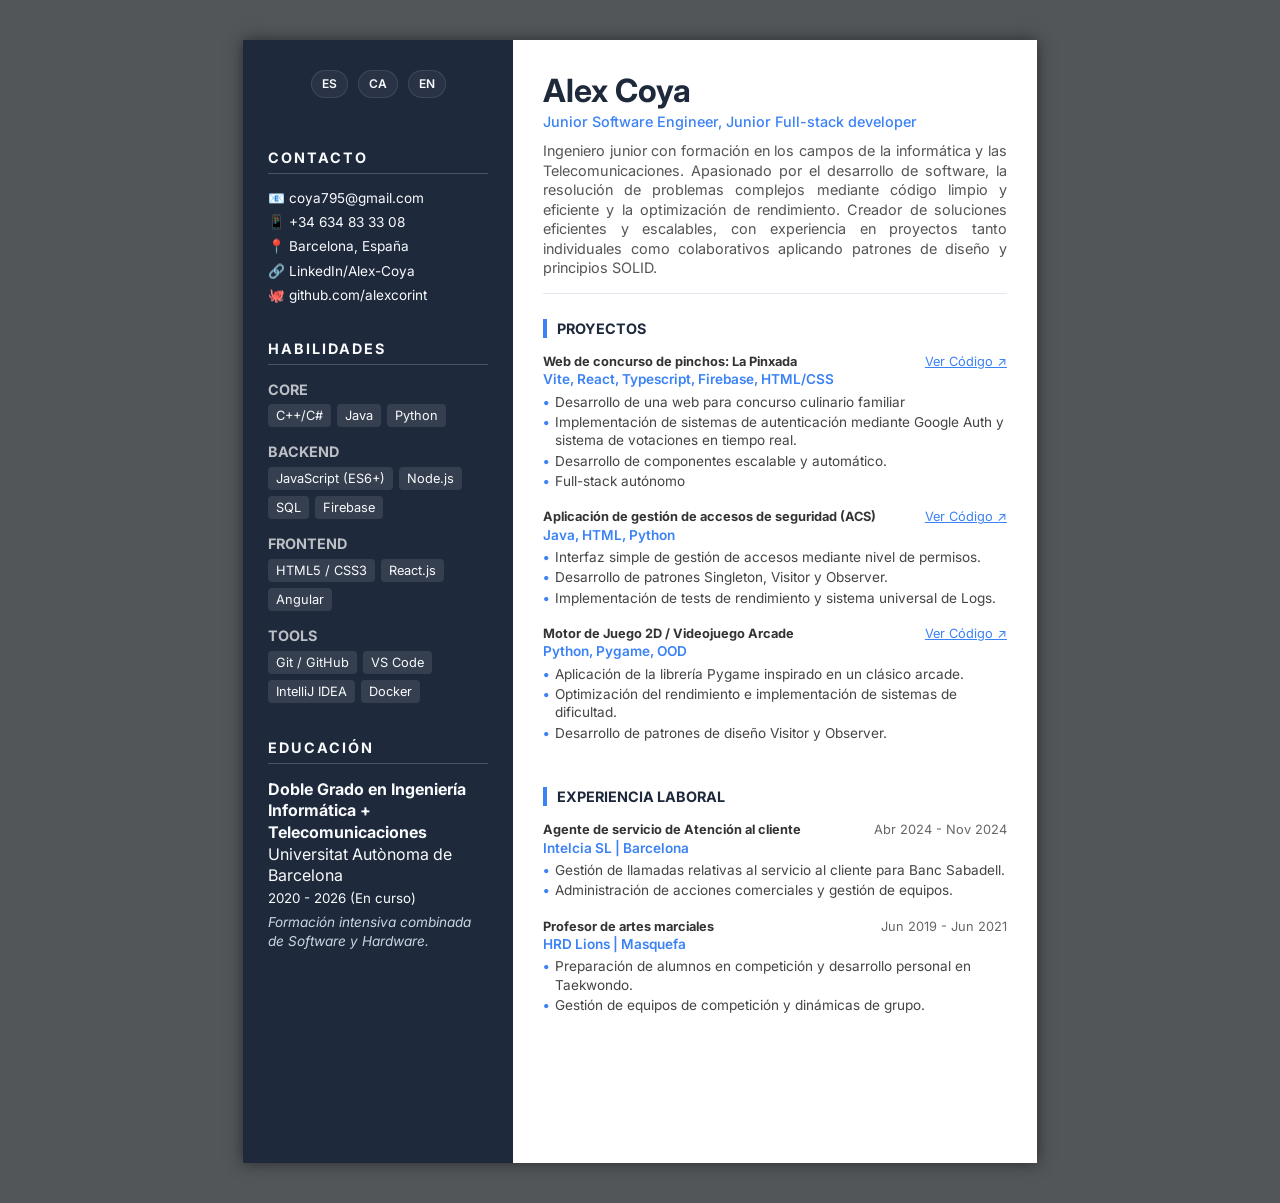
==== ca.html @ 800f06c6 "17/02/2025" ====
<!DOCTYPE html>
<html lang="es">
<head>
    <meta charset="UTF-8">
    <meta name="viewport" content="width=device-width, initial-scale=1.0">
    <title>CV - Junior Developer</title>
    <link rel="stylesheet" href="styles.css">
    <link rel="preconnect" href="https://fonts.googleapis.com">
    <link href="https://fonts.googleapis.com/css2?family=Inter:wght@300;400;600;800&display=swap" rel="stylesheet">
</head>
<body>
    <div class="cv-container">
        <aside class="sidebar">
            <div class="lang-selector">
                <a href="index.html" class="lang-btn" title="Español">ES</a>
                <a href="ca.html" class="lang-btn" title="Català">CA</a>
                <a href="en.html" class="lang-btn" title="English">EN</a>
            </div>

            <div class="profile-photo">
                <img src="assets/perfil.jpg" alt="Foto de perfil" onerror="this.style.display='none'">
            </div>

            <section class="contact-details">
                <h3>Contacto</h3>
                <ul>
                    <li>📧 <a href="mailto:coya795@gmail.com">coya795@gmail.com</a></li>
                    <li>📱 +34 634 83 33 08</li>
                    <li>📍 Barcelona, España</li>
                    <li>🔗 <a href="https://www.linkedin.com/in/alex-coya-riopedre-7aa411214/" target="_blank" rel="noopener noreferrer">LinkedIn/Alex-Coya</a></li>
                    <li>🐙 <a href="https://github.com/alexcorint" target="_blank" rel="noopener noreferrer">github.com/alexcorint</a></li>  
                </ul>
            </section>

            <section class="skills-section">
                <h3>Habilidades</h3>
                
                <h4>Core</h4>
                <div class="tags">
                    <span>C++/C#</span>
                    <span>Java</span>
                    <span>Python</span>
                </div>

                <h4>Backend</h4>
                <div class="tags">
                    <span>JavaScript (ES6+)</span>
                    <span>Node.js</span>
                    <span>SQL</span>
                    <span>Firebase</span>
                </div>

                <h4>Frontend</h4>
                <div class="tags">
                    <span>HTML5 / CSS3</span>
                    <span>React.js</span>
                    <span>Angular</span>
                </div>

                <h4>Tools</h4>
                <div class="tags">
                    <span>Git / GitHub</span>
                    <span>VS Code</span>
                    <span>IntelliJ IDEA</span>
                    <span>Docker</span>
                </div>
            </section>

            <section class="education-section">
                <h3>Educación</h3>
                <div class="edu-item">
                    <strong>Doble Grado en Ingeniería Informática + Telecomunicaciones</strong>
                    <p>Universitat Autònoma de Barcelona</p>
                    <small>2020 - 2026 (En curso)</small>
                    <div style="margin-top:5px; font-size: 0.85rem; font-style: italic; color: #cbd5e1;">
                        Formación intensiva combinada de Software y Hardware.
                    </div>
                </div>
            </section>
        </aside>

        <main class="main-content">
            
            <header class="main-header">
                <h1>Alex Coya</h1>
                <h2>Junior Software Engineer, Junior Full-stack developer</h2>
                <p class="summary">
                    Ingeniero junior con formación en los campos de la informática y las Telecomunicaciones.
                    Apasionado por el desarrollo de software, la resolución de problemas complejos mediante código limpio y eficiente
                    y la optimización de rendimiento.
                    Creador de soluciones eficientes y escalables, con experiencia en proyectos tanto individuales como colaborativos
                    aplicando patrones de diseño y principios SOLID.
                </p>
            </header>

            <section class="projects-section">
                <h3 class="section-title">Proyectos</h3>

                <article class="project-card">
                    <div class="project-head">
                        <h4>Web de concurso de pinchos: La Pinxada</h4>
                        <a href="https://github.com/alexcorint/LA-PINXADA---10th-Anniversary" class="github-link" target="_blank" rel="noopener noreferrer">Ver Código ↗</a>
                    </div>
                    <p class="tech-stack">Vite, React, Typescript, Firebase, HTML/CSS</p>
                    <ul>
                        <li>Desarrollo de una web para concurso culinario familiar</li>
                        <li>Implementación de sistemas de autenticación mediante Google Auth y sistema de votaciones en tiempo real.</li>
                        <li>Desarrollo de componentes escalable y automático.</li>
                        <li>Full-stack autónomo</li>
                    </ul>
                </article>

                <article class="project-card">
                    <div class="project-head">
                        <h4>Aplicación de gestión de accesos de seguridad (ACS)</h4>
                        <a href="https://github.com/alexcorint/acs_students" class="github-link" target="_blank" rel="noopener noreferrer">Ver Código ↗</a>
                    </div>
                    <p class="tech-stack">Java, HTML, Python</p>
                    <ul>
                        <li>Interfaz simple de gestión de accesos mediante nivel de permisos.</li>
                        <li>Desarrollo de patrones Singleton, Visitor y Observer.</li>
                        <li>Implementación de tests de rendimiento y sistema universal de Logs.</li>
                    </ul>
                </article>

                <article class="project-card">
                    <div class="project-head">
                        <h4>Motor de Juego 2D / Videojuego Arcade</h4>
                        <a href="https://github.com/alexcorint/pygame" class="github-link" target="_blank" rel="noopener noreferrer">Ver Código ↗</a>
                    </div>
                    <p class="tech-stack">Python, Pygame, OOD</p>
                    <ul>
                        <li>Aplicación de la librería Pygame inspirado en un clásico arcade.</li>
                        <li>Optimización del rendimiento e implementación de sistemas de dificultad.</li>
                        <li>Desarrollo de patrones de diseño Visitor y Observer.</li>
                    </ul>
                </article>
            </section>

            <section class="experience-section">
                <h3 class="section-title mt-xl">Experiencia Laboral</h3>

                <article class="job-card">
                    <div class="job-head">
                        <h4>Agente de servicio de Atención al cliente</h4>
                        <span class="job-date">Abr 2024 - Nov 2024</span>
                    </div>
                    <p class="company-name">Intelcia SL | Barcelona</p>
                    <ul>
                        <li>Gestión de llamadas relativas al servicio al cliente para Banc Sabadell.</li>
                        <li>Administración de acciones comerciales y gestión de equipos.</li>
                    </ul>
                </article>

                <article class="job-card">
                    <div class="job-head">
                        <h4>Profesor de artes marciales</h4>
                        <span class="job-date">Jun 2019 - Jun 2021</span>
                    </div>
                    <p class="company-name">HRD Lions | Masquefa</p>
                    <ul>
                        <li>Preparación de alumnos en competición y desarrollo personal en Taekwondo.</li>
                        <li>Gestión de equipos de competición y dinámicas de grupo.</li>
                    </ul>
                </article>

    </section>

        </main>
    </div>

</body>
</html>
---- styles.css ----
:root {
    --primary-dark: #1e293b;
    --primary-accent: #3b82f6;
    --text-main: #334155;
    --text-light: #f8fafc;
    --bg-page: #ffffff;
    --bg-viewer: #525659;

    /* STRUCTURE DIMENSIONS */
    --sidebar-width: 270px;
    --page-width: 210mm;       /* A4 */
    --page-min-height: 297mm;  /* A4 */

    /* SPACINGS */
    --spacing-xs: 5px;
    --spacing-sm: 15px;
    --spacing-md: 25px;
    --spacing-lg: 35px;
    --spacing-xl: 45px;
    --sidebar-padding: 30px 25px;
    --main-padding: 35px 30px;

    /* TAMAÑOS DE FUENTE */
    --font-h1: 2rem;
    --font-h2: 0.9rem;
    --font-h3: 0.9rem;         /* Sidebar titles */
    --font-h4: 0.8rem;         /* Project titles */
    --font-base: 0.85rem;      /* Generic text */
    --font-small: 0.8rem;      /* Dates & details */
    --line-height: 1.35;

    /* FONT */
    --font-main: 'Inter', sans-serif;
}

* { 
    box-sizing: border-box; 
    margin: 0; 
    padding: 0; 
}

body {
    font-family: var(--font-main);
    color: var(--text-main);
    background: var(--bg-viewer);
    line-height: var(--line-height);
    -webkit-font-smoothing: antialiased;
}

/* --- 2. LAYOUT A4 --- */
.cv-container {
    display: grid;
    grid-template-columns: var(--sidebar-width) 1fr; 
    width: var(--page-width);
    min-height: var(--page-min-height);
    margin: 40px auto;
    background: var(--bg-page);
    box-shadow: 0 0 15px rgba(0,0,0,0.5);
    overflow: visible; 
}

/* --- 3. SIDEBAR --- */
.sidebar {
    background: var(--primary-dark);
    color: var(--text-light);
    padding: var(--sidebar-padding);
}

.sidebar section { 
    margin-bottom: var(--spacing-lg);
    break-inside: avoid; 
    page-break-inside: avoid;
}

.sidebar a { color: var(--text-light); text-decoration: none; }

.sidebar h3 { 
    text-transform: uppercase; 
    letter-spacing: 2px; 
    margin-bottom: var(--spacing-sm); 
    font-size: var(--font-h3);
    border-bottom: 1px solid rgba(255,255,255,0.2);
    padding-bottom: var(--spacing-xs);
}

.sidebar h4 {
    margin-top: var(--spacing-sm);
    margin-bottom: var(--spacing-xs);
    font-size: 0.9rem;
    color: rgba(255,255,255,0.7);
    text-transform: uppercase;
}

.contact-details ul li { 
    margin-bottom: 6px; 
    font-size: var(--font-base); 
}

.tags { display: flex; flex-wrap: wrap; gap: 6px; }
.tags span {
    background: rgba(255,255,255,0.1);
    padding: 3px 8px;
    border-radius: 4px;
    font-size: var(--font-small);
}

.profile-photo {
    display: flex;
    justify-content: center;
    margin-bottom: var(--spacing-md);
}
.profile-photo img {
    width: 130px; height: 130px;
    border-radius: 50%;
    object-fit: cover;
    border: 3px solid rgba(255,255,255,0.2);
}

/* --- 4. MAIN CONTENT --- */
.main-content {
    padding: var(--main-padding);
}

.main-header { 
    margin-bottom: var(--spacing-md); 
    border-bottom: 1px solid #e2e8f0;
    padding-bottom: var(--spacing-sm);
}
.main-header h1 { 
    font-size: var(--font-h1); 
    color: var(--primary-dark); 
    line-height: 1; 
    margin-bottom: var(--spacing-xs); 
}
.main-header h2 { 
    color: var(--primary-accent); 
    font-size: var(--font-h2); 
    font-weight: 500; 
}
.summary { 
    font-size: 0.9rem; 
    margin-top: 10px; 
    color: #555; 
    text-align: justify; 
}

.section-title {
    font-size: var(--font-h3);
    text-transform: uppercase;
    color: var(--primary-dark);
    border-left: 4px solid var(--primary-accent);
    padding-left: 10px;
    margin-bottom: var(--spacing-sm);
    margin-top: var(--spacing-xs);

    break-after: avoid; 
    page-break-after: avoid;
}

.project-card, .job-card { 
    margin-bottom: 18px;

    break-inside: avoid; 
    page-break-inside: avoid;
}

.project-head, .job-head { 
    display: flex; 
    justify-content: space-between; 
    align-items: baseline; 
}
.project-head h4, .job-head h4 { 
    font-size: var(--font-h4); 
    font-weight: 700; 
    color: #333; 
}

.github-link, .job-date { 
    font-size: var(--font-small); 
    color: #666; 
}
.github-link { 
    text-decoration: underline; 
    color: var(--primary-accent); 
}

.tech-stack, .company-name { 
    font-size: var(--font-base); 
    color: var(--primary-accent); 
    font-weight: 600; 
    margin-bottom: 4px; 
}

ul { list-style: none; }
.project-card li, .job-card li {
    position: relative;
    padding-left: 12px;
    margin-bottom: 2px;
    font-size: var(--font-base);
    color: #444;
}
.project-card li::before, .job-card li::before {
    content: "•";
    color: var(--primary-accent);
    position: absolute; left: 0; font-weight: bold;
}

.mt-xl {
    margin-top: var(--spacing-xl) !important;
}

/* --- 5. RESPONSIVE & PRINT --- */

@media screen and (max-width: 768px) {
    .cv-container { 
        grid-template-columns: 1fr; 
        width: 100%; 
        height: auto; 
    }
    .sidebar { text-align: center; }
    .tags { justify-content: center; }
}

@media print {
    @page {
        margin: 0;
        size: auto; 
    }

    body { 
        background: white; 
        -webkit-print-color-adjust: exact; 
        print-color-adjust: exact; 
    }

    .cv-container {
        margin: 0;
        box-shadow: none;
        width: 100%;
        min-height: 100vh;
        display: grid;
        height: auto; 
    }

    .sidebar, .main-content {
        height: 100%;
    }

    /* Ocultar enlaces URL si lo prefieres */
    a { text-decoration: none; color: inherit; }
    
    /* Forzar salto de página limpio si es necesario antes de secciones críticas (opcional) */
    /* .force-break { page-break-before: always; } */
}

/* --- 6. LANG SELECTOR --- */

.lang-selector {
    display: flex;
    justify-content: center;
    gap: 10px;
    margin-bottom: var(--spacing-md);
}

.lang-btn {
    text-decoration: none;
    font-size: 0.75rem;
    font-weight: 600;
    color: rgba(255, 255, 255, 0.6);
    background: rgba(255, 255, 255, 0.05);
    padding: 5px 10px;
    border-radius: 20px;
    transition: all 0.3s ease;
    border: 1px solid rgba(255, 255, 255, 0.1);
}

.lang-btn span {
    margin-right: 4px;
    filter: grayscale(100%); /* Banderas discretas hasta el hover */
    transition: filter 0.3s ease;
}

.lang-btn:hover, .lang-btn.active {
    color: white;
    background: var(--primary-accent);
    border-color: var(--primary-accent);
}

.lang-btn:hover span {
    filter: grayscale(0%);
}

/* OCULTAR EN EL PDF/IMPRESIÓN */
@media print {
    .lang-selector {
        display: none !important;
    }
}
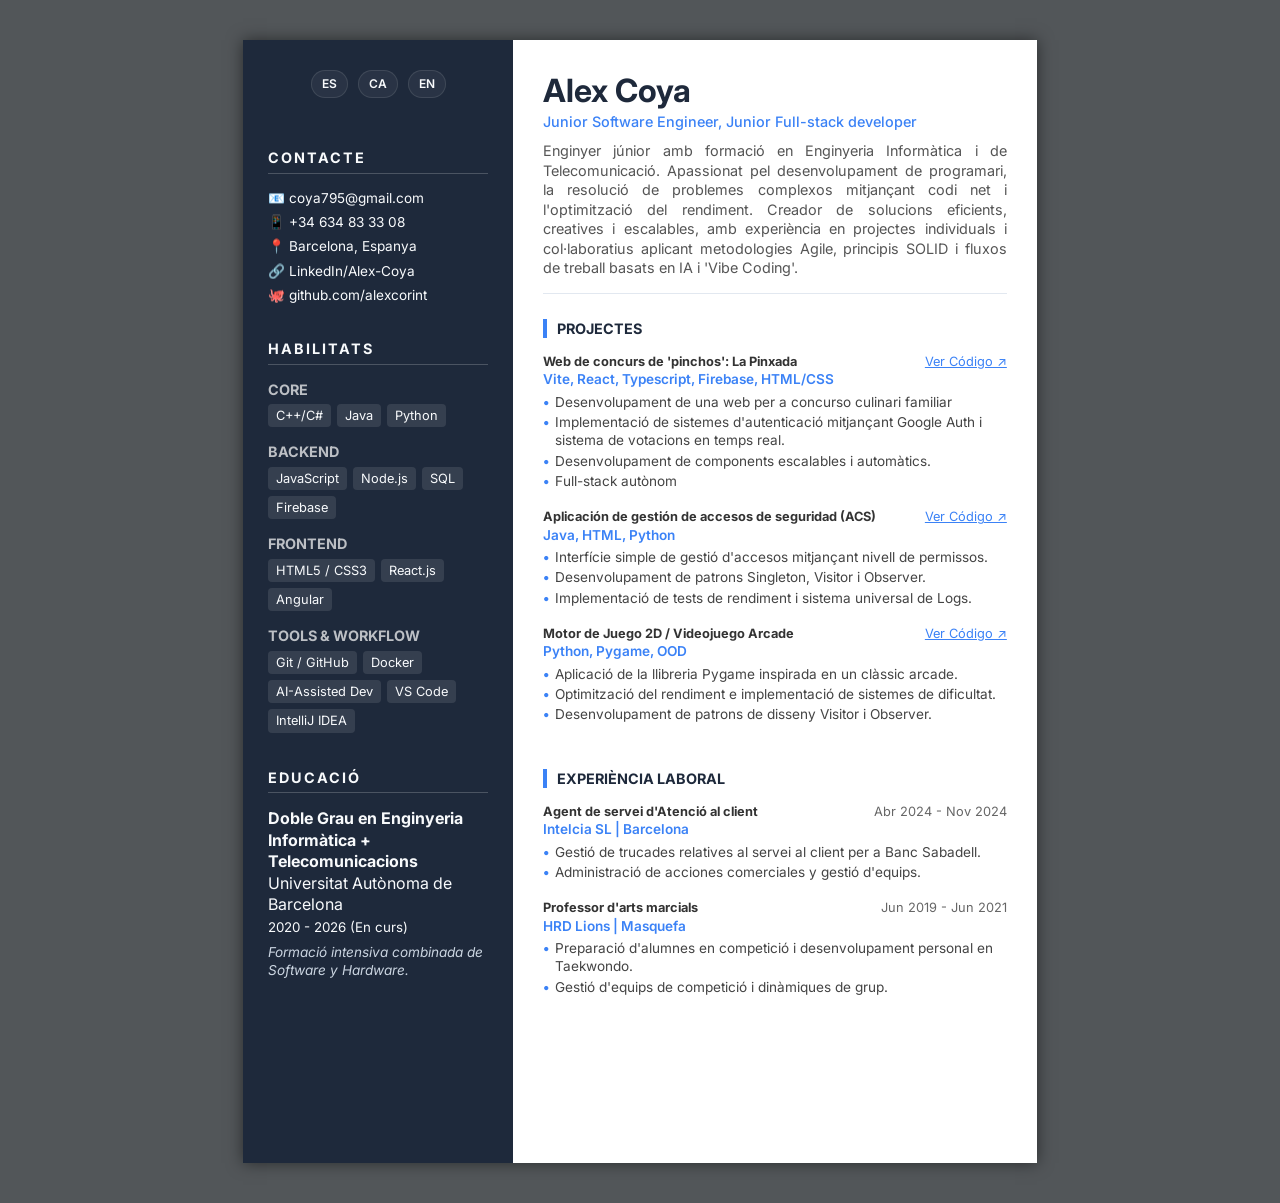
==== commit 353ba098: "17/02/2026" ====
--- a/ca.html
+++ b/ca.html
@@ -22,58 +22,59 @@
             </div>
 
             <section class="contact-details">
-                <h3>Contacto</h3>
+                <h3>Contacte</h3>
                 <ul>
                     <li>📧 <a href="mailto:coya795@gmail.com">coya795@gmail.com</a></li>
                     <li>📱 +34 634 83 33 08</li>
-                    <li>📍 Barcelona, España</li>
+                    <li>📍 Barcelona, Espanya</li>
                     <li>🔗 <a href="https://www.linkedin.com/in/alex-coya-riopedre-7aa411214/" target="_blank" rel="noopener noreferrer">LinkedIn/Alex-Coya</a></li>
                     <li>🐙 <a href="https://github.com/alexcorint" target="_blank" rel="noopener noreferrer">github.com/alexcorint</a></li>  
                 </ul>
             </section>
 
             <section class="skills-section">
-                <h3>Habilidades</h3>
-                
+                <h3>Habilitats</h3>
+    
                 <h4>Core</h4>
                 <div class="tags">
-                    <span>C++/C#</span>
-                    <span>Java</span>
-                    <span>Python</span>
+                    <span class="tooltip-tag" data-info="Desenvolupament de sistemes, gestió de memòria i optimització.">C++/C#</span>
+                    <span class="tooltip-tag" data-info="POO, patrons de disseny (Singleton/Observer) i ocurrència.">Java</span>
+                    <span class="tooltip-tag" data-info="Scripting, automatització i desenvolupament amb Pygame.">Python</span>
                 </div>
 
                 <h4>Backend</h4>
                 <div class="tags">
-                    <span>JavaScript (ES6+)</span>
-                    <span>Node.js</span>
-                    <span>SQL</span>
-                    <span>Firebase</span>
+                    <span class="tooltip-tag" data-info="Promeses, Async/Await, ES6+ i manipulació del DOM.">JavaScript</span>
+                    <span class="tooltip-tag" data-info="APIs REST, gestió de servidors i NPM.">Node.js</span>
+                    <span class="tooltip-tag" data-info="Disseny relacional, consultes complexes i optimització.">SQL</span>
+                    <span class="tooltip-tag" data-info="Base de dades en temps real, Auth i Cloud Functions.">Firebase</span>
                 </div>
 
                 <h4>Frontend</h4>
                 <div class="tags">
-                    <span>HTML5 / CSS3</span>
-                    <span>React.js</span>
-                    <span>Angular</span>
+                    <span class="tooltip-tag" data-info="Semàntica, Flexbox/Grid i Disseny Responsiu.">HTML5 / CSS3</span>
+                    <span class="tooltip-tag" data-info="Hooks, gestió d'estat i components funcionals.">React.js</span>
+                    <span class="tooltip-tag" data-info="TypeScript, Injecció de dependències i RxJS.">Angular</span>
                 </div>
 
-                <h4>Tools</h4>
+                <h4>Tools & Workflow</h4>
                 <div class="tags">
-                    <span>Git / GitHub</span>
+                    <span class="tooltip-tag" data-info="Gitflow, Pull Requests i control de versions.">Git / GitHub</span>
+                    <span class="tooltip-tag" data-info="Contenidorització i desplegament d'entorns.">Docker</span>
+                    <span class="tooltip-tag" data-info="Desenvolupament accelerat mitjançant IA i 'Vibe Coding'.">AI-Assisted Dev</span>
                     <span>VS Code</span>
                     <span>IntelliJ IDEA</span>
-                    <span>Docker</span>
                 </div>
             </section>
 
             <section class="education-section">
-                <h3>Educación</h3>
+                <h3>Educació</h3>
                 <div class="edu-item">
-                    <strong>Doble Grado en Ingeniería Informática + Telecomunicaciones</strong>
+                    <strong>Doble Grau en Enginyeria Informàtica + Telecomunicacions</strong>
                     <p>Universitat Autònoma de Barcelona</p>
-                    <small>2020 - 2026 (En curso)</small>
+                    <small>2020 - 2026 (En curs)</small>
                     <div style="margin-top:5px; font-size: 0.85rem; font-style: italic; color: #cbd5e1;">
-                        Formación intensiva combinada de Software y Hardware.
+                        Formació intensiva combinada de Software y Hardware.
                     </div>
                 </div>
             </section>
@@ -85,28 +86,26 @@
                 <h1>Alex Coya</h1>
                 <h2>Junior Software Engineer, Junior Full-stack developer</h2>
                 <p class="summary">
-                    Ingeniero junior con formación en los campos de la informática y las Telecomunicaciones.
-                    Apasionado por el desarrollo de software, la resolución de problemas complejos mediante código limpio y eficiente
-                    y la optimización de rendimiento.
-                    Creador de soluciones eficientes y escalables, con experiencia en proyectos tanto individuales como colaborativos
-                    aplicando patrones de diseño y principios SOLID.
+                    Enginyer júnior amb formació en Enginyeria Informàtica i de Telecomunicació. Apassionat pel desenvolupament de programari, la resolució de problemes complexos 
+                    mitjançant codi net i l'optimització del rendiment. Creador de solucions eficients, creatives i escalables, amb experiència en projectes individuals i 
+                    col·laboratius aplicant metodologies Agile, principis SOLID i fluxos de treball basats en IA i 'Vibe Coding'.
                 </p>
             </header>
 
             <section class="projects-section">
-                <h3 class="section-title">Proyectos</h3>
+                <h3 class="section-title">Projectes</h3>
 
                 <article class="project-card">
                     <div class="project-head">
-                        <h4>Web de concurso de pinchos: La Pinxada</h4>
+                        <h4>Web de concurs de 'pinchos': La Pinxada</h4>
                         <a href="https://github.com/alexcorint/LA-PINXADA---10th-Anniversary" class="github-link" target="_blank" rel="noopener noreferrer">Ver Código ↗</a>
                     </div>
                     <p class="tech-stack">Vite, React, Typescript, Firebase, HTML/CSS</p>
                     <ul>
-                        <li>Desarrollo de una web para concurso culinario familiar</li>
-                        <li>Implementación de sistemas de autenticación mediante Google Auth y sistema de votaciones en tiempo real.</li>
-                        <li>Desarrollo de componentes escalable y automático.</li>
-                        <li>Full-stack autónomo</li>
+                        <li>Desenvolupament de una web per a concurso culinari familiar</li>
+                        <li>Implementació de sistemes d'autenticació mitjançant Google Auth i sistema de votacions en temps real.</li>
+                        <li>Desenvolupament de components escalables i automàtics.</li>
+                        <li>Full-stack autònom</li>
                     </ul>
                 </article>
 
@@ -117,9 +116,9 @@
                     </div>
                     <p class="tech-stack">Java, HTML, Python</p>
                     <ul>
-                        <li>Interfaz simple de gestión de accesos mediante nivel de permisos.</li>
-                        <li>Desarrollo de patrones Singleton, Visitor y Observer.</li>
-                        <li>Implementación de tests de rendimiento y sistema universal de Logs.</li>
+                        <li>Interfície simple de gestió d'accesos mitjançant nivell de permissos.</li>
+                        <li>Desenvolupament de patrons Singleton, Visitor i Observer.</li>
+                        <li>Implementació de tests de rendiment i sistema universal de Logs.</li>
                     </ul>
                 </article>
 
@@ -130,37 +129,37 @@
                     </div>
                     <p class="tech-stack">Python, Pygame, OOD</p>
                     <ul>
-                        <li>Aplicación de la librería Pygame inspirado en un clásico arcade.</li>
-                        <li>Optimización del rendimiento e implementación de sistemas de dificultad.</li>
-                        <li>Desarrollo de patrones de diseño Visitor y Observer.</li>
+                        <li>Aplicació de la llibreria Pygame inspirada en un clàssic arcade.</li>
+                        <li>Optimització del rendiment e implementació de sistemes de dificultat.</li>
+                        <li>Desenvolupament de patrons de disseny Visitor i Observer.</li>
                     </ul>
                 </article>
             </section>
 
             <section class="experience-section">
-                <h3 class="section-title mt-xl">Experiencia Laboral</h3>
+                <h3 class="section-title mt-xl">Experiència Laboral</h3>
 
                 <article class="job-card">
                     <div class="job-head">
-                        <h4>Agente de servicio de Atención al cliente</h4>
+                        <h4>Agent de servei d'Atenció al client</h4>
                         <span class="job-date">Abr 2024 - Nov 2024</span>
                     </div>
                     <p class="company-name">Intelcia SL | Barcelona</p>
                     <ul>
-                        <li>Gestión de llamadas relativas al servicio al cliente para Banc Sabadell.</li>
-                        <li>Administración de acciones comerciales y gestión de equipos.</li>
+                        <li>Gestió de trucades relatives al servei al client per a Banc Sabadell.</li>
+                        <li>Administració de acciones comerciales y gestió d'equips.</li>
                     </ul>
                 </article>
 
                 <article class="job-card">
                     <div class="job-head">
-                        <h4>Profesor de artes marciales</h4>
+                        <h4>Professor d'arts marcials</h4>
                         <span class="job-date">Jun 2019 - Jun 2021</span>
                     </div>
                     <p class="company-name">HRD Lions | Masquefa</p>
                     <ul>
-                        <li>Preparación de alumnos en competición y desarrollo personal en Taekwondo.</li>
-                        <li>Gestión de equipos de competición y dinámicas de grupo.</li>
+                        <li>Preparació d'alumnes en competició i desenvolupament personal en Taekwondo.</li>
+                        <li>Gestió d'equips de competició i dinàmiques de grup.</li>
                     </ul>
                 </article>
 
--- a/styles.css
+++ b/styles.css
@@ -276,7 +276,7 @@
 
 .lang-btn span {
     margin-right: 4px;
-    filter: grayscale(100%); /* Banderas discretas hasta el hover */
+    filter: grayscale(100%);
     transition: filter 0.3s ease;
 }
 
@@ -290,9 +290,67 @@
     filter: grayscale(0%);
 }
 
-/* OCULTAR EN EL PDF/IMPRESIÓN */
 @media print {
     .lang-selector {
         display: none !important;
     }
+}
+
+/* --- 7. TOOLTIP PERSONALIZADO --- */
+
+.tooltip-tag {
+    position: relative;
+    cursor: help;
+}
+
+.tooltip-tag::after {
+    content: attr(data-info);
+    position: absolute;
+    bottom: 150%;
+    left: 50%;
+    transform: translateX(-50%) scale(0.8);
+    
+
+    background-color: var(--primary-accent);
+    color: white;
+    padding: 10px;
+    border-radius: 6px;
+    font-size: 0.75rem;
+    width: 200px;
+    text-align: center;
+    line-height: 1.2;
+    
+
+    box-shadow: 0 4px 15px rgba(0,0,0,0.3);
+    opacity: 0;
+    visibility: hidden;
+    transition: all 0.2s cubic-bezier(0.175, 0.885, 0.32, 1.275);
+    z-index: 100;
+}
+
+
+.tooltip-tag::before {
+    content: "";
+    position: absolute;
+    bottom: 130%;
+    left: 50%;
+    transform: translateX(-50%);
+    border: 8px solid transparent;
+    border-top-color: var(--primary-dark);
+    opacity: 0;
+    visibility: hidden;
+    transition: opacity 0.2s ease;
+}
+
+.tooltip-tag:hover::after,
+.tooltip-tag:hover::before {
+    opacity: 1;
+    visibility: visible;
+    transform: translateX(-50%) scale(1);
+}
+
+@media print {
+    .tooltip-tag::after, .tooltip-tag::before {
+        display: none !important;
+    }
 }
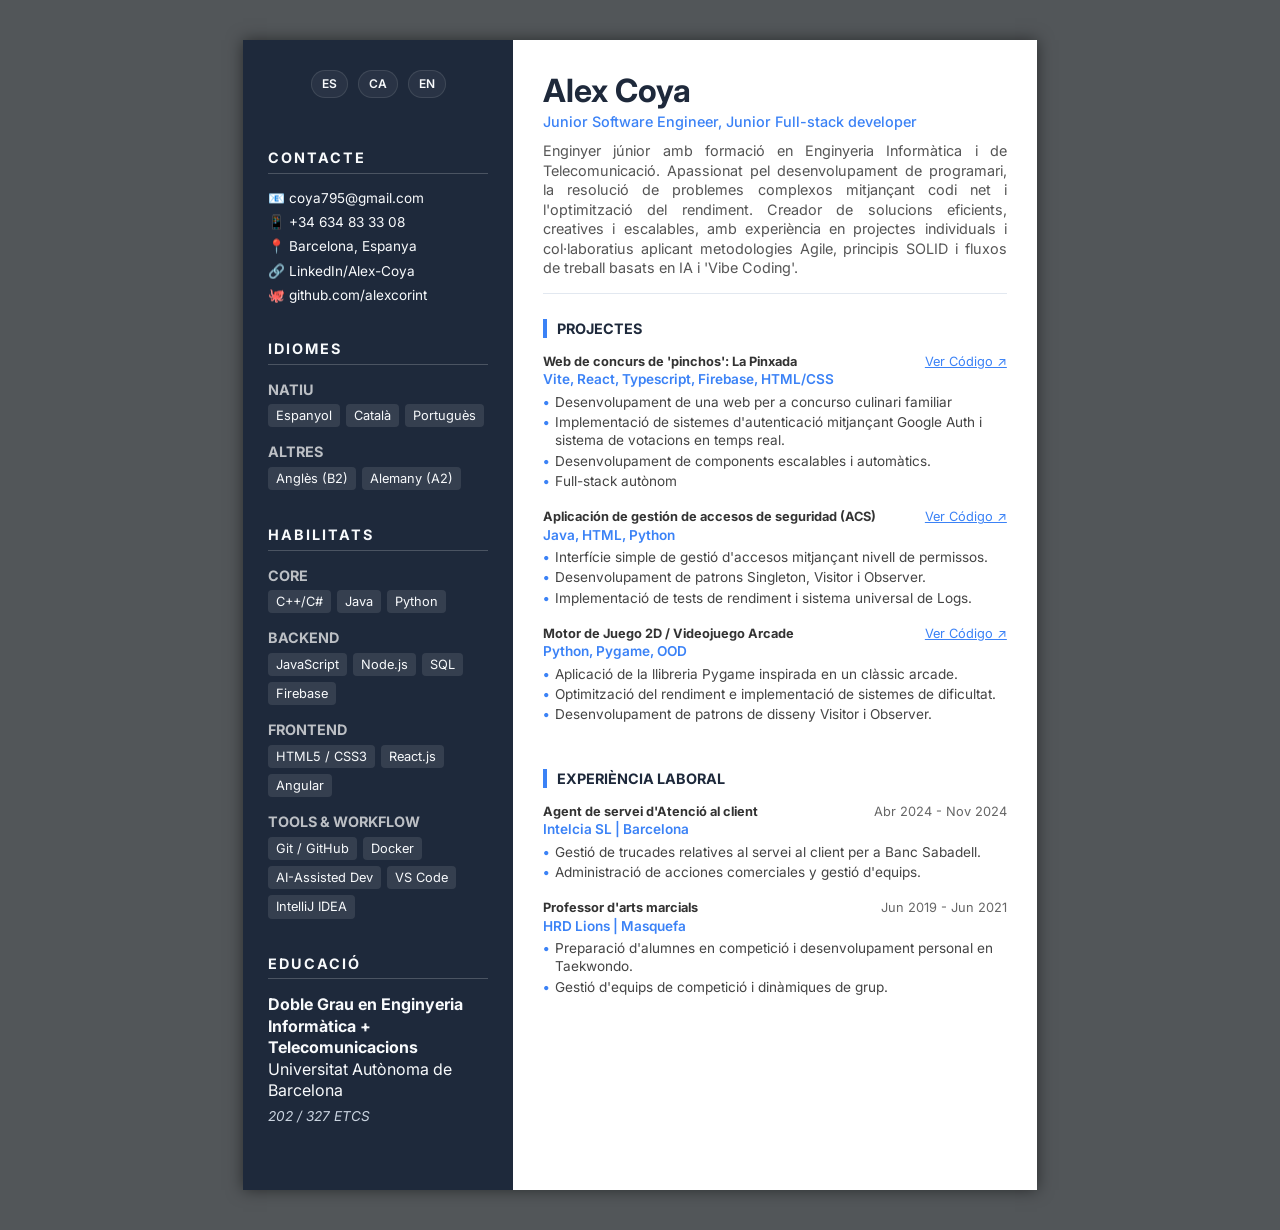
==== commit a6013d23: "09/03/2026" ====
--- a/ca.html
+++ b/ca.html
@@ -12,7 +12,7 @@
     <div class="cv-container">
         <aside class="sidebar">
             <div class="lang-selector">
-                <a href="index.html" class="lang-btn" title="Español">ES</a>
+                <a href="es.html" class="lang-btn" title="Español">ES</a>
                 <a href="ca.html" class="lang-btn" title="Català">CA</a>
                 <a href="en.html" class="lang-btn" title="English">EN</a>
             </div>
@@ -30,6 +30,21 @@
                     <li>🔗 <a href="https://www.linkedin.com/in/alex-coya-riopedre-7aa411214/" target="_blank" rel="noopener noreferrer">LinkedIn/Alex-Coya</a></li>
                     <li>🐙 <a href="https://github.com/alexcorint" target="_blank" rel="noopener noreferrer">github.com/alexcorint</a></li>  
                 </ul>
+            </section>
+
+            <section class="languages-section">
+                <h3>Idiomes</h3>
+                <h4>Natiu</h4>
+                <div class="tags">
+                    <span>Espanyol</span>
+                    <span>Català</span>
+                    <span>Portuguès</span>
+                </div>
+                <h4>Altres</h4>
+                <div class="tags">
+                    <span>Anglès (B2)</span>
+                    <span>Alemany (A2)</span>
+                </div>
             </section>
 
             <section class="skills-section">
@@ -72,9 +87,8 @@
                 <div class="edu-item">
                     <strong>Doble Grau en Enginyeria Informàtica + Telecomunicacions</strong>
                     <p>Universitat Autònoma de Barcelona</p>
-                    <small>2020 - 2026 (En curs)</small>
                     <div style="margin-top:5px; font-size: 0.85rem; font-style: italic; color: #cbd5e1;">
-                        Formació intensiva combinada de Software y Hardware.
+                        202 / 327 ETCS
                     </div>
                 </div>
             </section>
--- a/styles.css
+++ b/styles.css
@@ -33,6 +33,7 @@
     --font-main: 'Inter', sans-serif;
 }
 
+/* --- 1. BASE & RESET --- */
 * { 
     box-sizing: border-box; 
     margin: 0; 
@@ -47,7 +48,10 @@
     -webkit-font-smoothing: antialiased;
 }
 
-/* --- 2. LAYOUT A4 --- */
+ul { list-style: none; }
+a { text-decoration: none; }
+
+/* --- 2. LAYOUT PRINCIPAL (PANTALLA) --- */
 .cv-container {
     display: grid;
     grid-template-columns: var(--sidebar-width) 1fr; 
@@ -72,7 +76,7 @@
     page-break-inside: avoid;
 }
 
-.sidebar a { color: var(--text-light); text-decoration: none; }
+.sidebar a { color: var(--text-light); }
 
 .sidebar h3 { 
     text-transform: uppercase; 
@@ -126,17 +130,20 @@
     border-bottom: 1px solid #e2e8f0;
     padding-bottom: var(--spacing-sm);
 }
+
 .main-header h1 { 
     font-size: var(--font-h1); 
     color: var(--primary-dark); 
     line-height: 1; 
     margin-bottom: var(--spacing-xs); 
 }
+
 .main-header h2 { 
     color: var(--primary-accent); 
     font-size: var(--font-h2); 
     font-weight: 500; 
 }
+
 .summary { 
     font-size: 0.9rem; 
     margin-top: 10px; 
@@ -152,14 +159,12 @@
     padding-left: 10px;
     margin-bottom: var(--spacing-sm);
     margin-top: var(--spacing-xs);
-
     break-after: avoid; 
     page-break-after: avoid;
 }
 
 .project-card, .job-card { 
     margin-bottom: 18px;
-
     break-inside: avoid; 
     page-break-inside: avoid;
 }
@@ -169,6 +174,7 @@
     justify-content: space-between; 
     align-items: baseline; 
 }
+
 .project-head h4, .job-head h4 { 
     font-size: var(--font-h4); 
     font-weight: 700; 
@@ -179,6 +185,7 @@
     font-size: var(--font-small); 
     color: #666; 
 }
+
 .github-link { 
     text-decoration: underline; 
     color: var(--primary-accent); 
@@ -191,7 +198,6 @@
     margin-bottom: 4px; 
 }
 
-ul { list-style: none; }
 .project-card li, .job-card li {
     position: relative;
     padding-left: 12px;
@@ -199,6 +205,7 @@
     font-size: var(--font-base);
     color: #444;
 }
+
 .project-card li::before, .job-card li::before {
     content: "•";
     color: var(--primary-accent);
@@ -209,52 +216,7 @@
     margin-top: var(--spacing-xl) !important;
 }
 
-/* --- 5. RESPONSIVE & PRINT --- */
-
-@media screen and (max-width: 768px) {
-    .cv-container { 
-        grid-template-columns: 1fr; 
-        width: 100%; 
-        height: auto; 
-    }
-    .sidebar { text-align: center; }
-    .tags { justify-content: center; }
-}
-
-@media print {
-    @page {
-        margin: 0;
-        size: auto; 
-    }
-
-    body { 
-        background: white; 
-        -webkit-print-color-adjust: exact; 
-        print-color-adjust: exact; 
-    }
-
-    .cv-container {
-        margin: 0;
-        box-shadow: none;
-        width: 100%;
-        min-height: 100vh;
-        display: grid;
-        height: auto; 
-    }
-
-    .sidebar, .main-content {
-        height: 100%;
-    }
-
-    /* Ocultar enlaces URL si lo prefieres */
-    a { text-decoration: none; color: inherit; }
-    
-    /* Forzar salto de página limpio si es necesario antes de secciones críticas (opcional) */
-    /* .force-break { page-break-before: always; } */
-}
-
-/* --- 6. LANG SELECTOR --- */
-
+/* --- 5. COMPONENTES: LANG SELECTOR --- */
 .lang-selector {
     display: flex;
     justify-content: center;
@@ -263,7 +225,6 @@
 }
 
 .lang-btn {
-    text-decoration: none;
     font-size: 0.75rem;
     font-weight: 600;
     color: rgba(255, 255, 255, 0.6);
@@ -290,14 +251,7 @@
     filter: grayscale(0%);
 }
 
-@media print {
-    .lang-selector {
-        display: none !important;
-    }
-}
-
-/* --- 7. TOOLTIP PERSONALIZADO --- */
-
+/* --- 6. COMPONENTES: TOOLTIP PERSONALIZADO --- */
 .tooltip-tag {
     position: relative;
     cursor: help;
@@ -309,8 +263,6 @@
     bottom: 150%;
     left: 50%;
     transform: translateX(-50%) scale(0.8);
-    
-
     background-color: var(--primary-accent);
     color: white;
     padding: 10px;
@@ -319,15 +271,12 @@
     width: 200px;
     text-align: center;
     line-height: 1.2;
-    
-
     box-shadow: 0 4px 15px rgba(0,0,0,0.3);
     opacity: 0;
     visibility: hidden;
     transition: all 0.2s cubic-bezier(0.175, 0.885, 0.32, 1.275);
     z-index: 100;
 }
-
 
 .tooltip-tag::before {
     content: "";
@@ -349,8 +298,68 @@
     transform: translateX(-50%) scale(1);
 }
 
+/* --- 7. RESPONSIVE (MÓVIL) --- */
+@media screen and (max-width: 768px) {
+    .cv-container { 
+        grid-template-columns: 1fr; 
+        width: 100%; 
+        height: auto; 
+    }
+    .sidebar { text-align: center; }
+    .tags { justify-content: center; }
+}
+
+/* --- 8. IMPRESIÓN (PRINT) --- */
 @media print {
-    .tooltip-tag::after, .tooltip-tag::before {
+    @page {
+        margin: 0;
+        size: A4;
+    }
+
+    body { 
+        background: white; 
+        -webkit-print-color-adjust: exact; 
+        print-color-adjust: exact; 
+    }
+
+    /* Usamos Flexbox para garantizar que la sidebar ocupe toda la altura disponible */
+    .cv-container {
+        margin: 0;
+        box-shadow: none;
+        width: 100%;
+        min-height: 297mm;
+        display: flex; 
+    }
+
+    .sidebar {
+        width: 240px;
+        flex-shrink: 0;
+        height: auto;
+        padding: 20px 15px;
+    }
+
+    .main-content {
+        flex-grow: 1;
+        height: auto;
+        padding: 20px 30px;
+    }
+
+    /* Reducción de márgenes para asegurar que entre en 1 sola página */
+    .sidebar section { margin-bottom: 12px; }
+    .profile-photo { margin-bottom: 15px; }
+    .profile-photo img { width: 100px; height: 100px; }
+    .tags span { padding: 2px 10px; }
+    .mt-xl { margin-top: 20px !important; }
+    .project-card, .job-card { margin-bottom: 12px; }
+
+    /* Forzar enlaces a no tener estilos extraños al imprimir */
+    a { color: inherit; }
+
+    /* Ocultamos elementos interactivos o innecesarios en papel */
+    .lang-selector, 
+    .github-link, 
+    .tooltip-tag::after, 
+    .tooltip-tag::before {
         display: none !important;
     }
 }
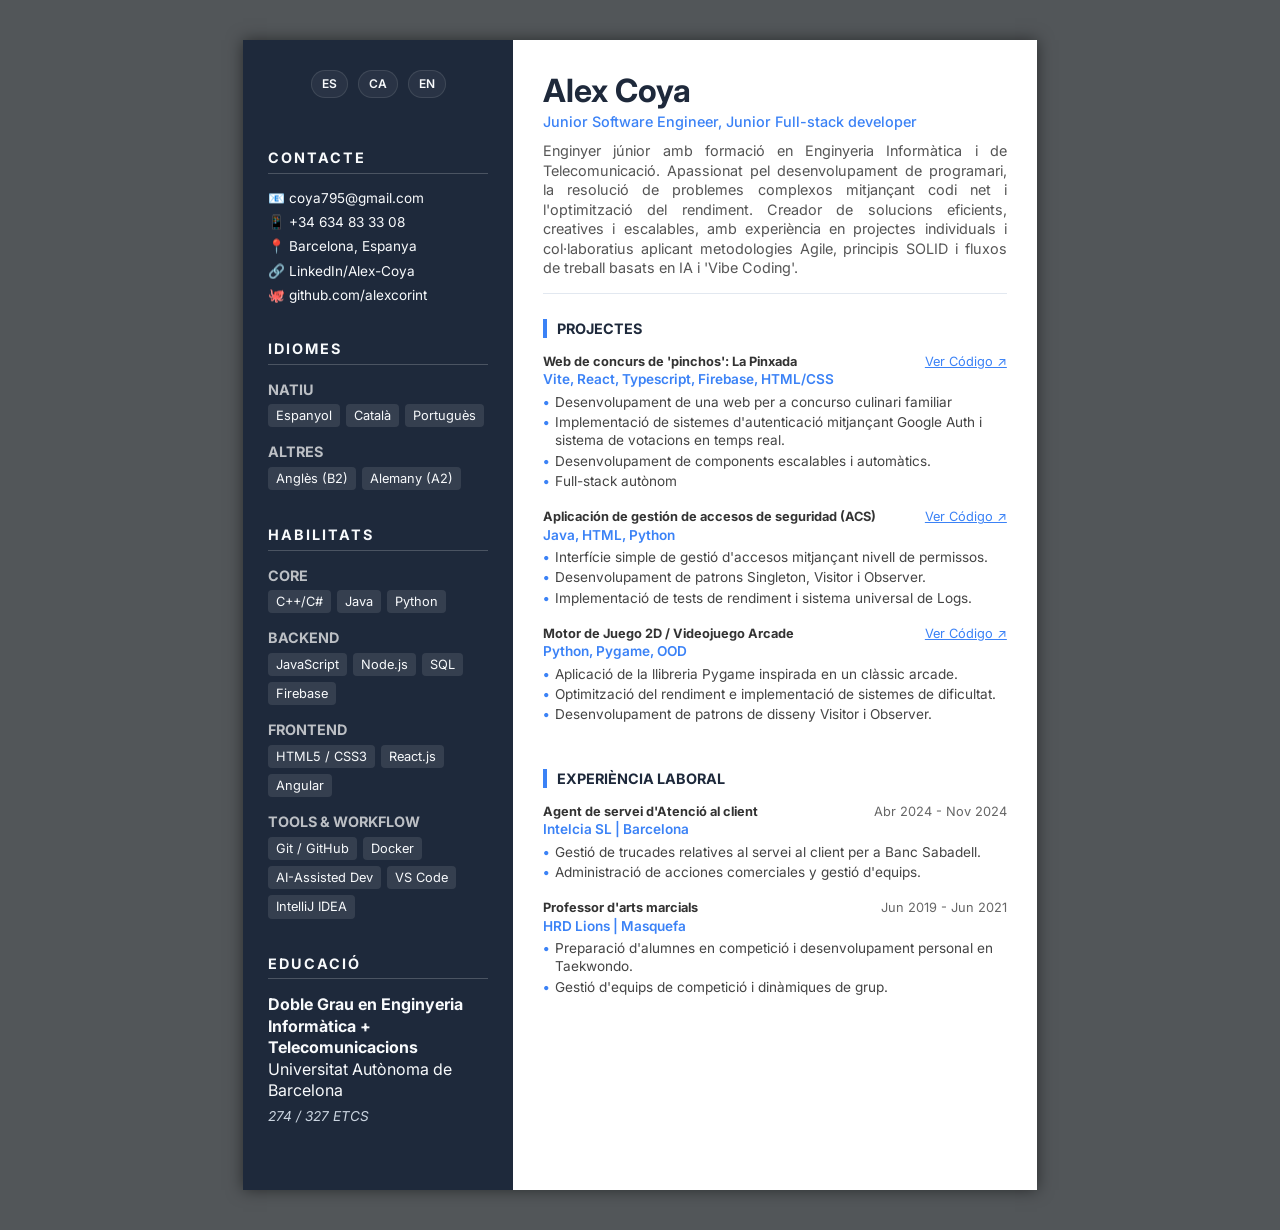
==== commit 2feb49ef: "04/09/2026" ====
--- a/ca.html
+++ b/ca.html
@@ -1,5 +1,6 @@
 <!DOCTYPE html>
 <html lang="es">
+
 <head>
     <meta charset="UTF-8">
     <meta name="viewport" content="width=device-width, initial-scale=1.0">
@@ -8,6 +9,7 @@
     <link rel="preconnect" href="https://fonts.googleapis.com">
     <link href="https://fonts.googleapis.com/css2?family=Inter:wght@300;400;600;800&display=swap" rel="stylesheet">
 </head>
+
 <body>
     <div class="cv-container">
         <aside class="sidebar">
@@ -27,8 +29,10 @@
                     <li>📧 <a href="mailto:coya795@gmail.com">coya795@gmail.com</a></li>
                     <li>📱 +34 634 83 33 08</li>
                     <li>📍 Barcelona, Espanya</li>
-                    <li>🔗 <a href="https://www.linkedin.com/in/alex-coya-riopedre-7aa411214/" target="_blank" rel="noopener noreferrer">LinkedIn/Alex-Coya</a></li>
-                    <li>🐙 <a href="https://github.com/alexcorint" target="_blank" rel="noopener noreferrer">github.com/alexcorint</a></li>  
+                    <li>🔗 <a href="https://www.linkedin.com/in/alex-coya-riopedre-7aa411214/" target="_blank"
+                            rel="noopener noreferrer">LinkedIn/Alex-Coya</a></li>
+                    <li>🐙 <a href="https://github.com/alexcorint" target="_blank"
+                            rel="noopener noreferrer">github.com/alexcorint</a></li>
                 </ul>
             </section>
 
@@ -49,34 +53,43 @@
 
             <section class="skills-section">
                 <h3>Habilitats</h3>
-    
+
                 <h4>Core</h4>
                 <div class="tags">
-                    <span class="tooltip-tag" data-info="Desenvolupament de sistemes, gestió de memòria i optimització.">C++/C#</span>
-                    <span class="tooltip-tag" data-info="POO, patrons de disseny (Singleton/Observer) i ocurrència.">Java</span>
-                    <span class="tooltip-tag" data-info="Scripting, automatització i desenvolupament amb Pygame.">Python</span>
+                    <span class="tooltip-tag"
+                        data-info="Desenvolupament de sistemes, gestió de memòria i optimització.">C++/C#</span>
+                    <span class="tooltip-tag"
+                        data-info="POO, patrons de disseny (Singleton/Observer) i ocurrència.">Java</span>
+                    <span class="tooltip-tag"
+                        data-info="Scripting, automatització i desenvolupament amb Pygame.">Python</span>
                 </div>
 
                 <h4>Backend</h4>
                 <div class="tags">
-                    <span class="tooltip-tag" data-info="Promeses, Async/Await, ES6+ i manipulació del DOM.">JavaScript</span>
+                    <span class="tooltip-tag"
+                        data-info="Promeses, Async/Await, ES6+ i manipulació del DOM.">JavaScript</span>
                     <span class="tooltip-tag" data-info="APIs REST, gestió de servidors i NPM.">Node.js</span>
-                    <span class="tooltip-tag" data-info="Disseny relacional, consultes complexes i optimització.">SQL</span>
-                    <span class="tooltip-tag" data-info="Base de dades en temps real, Auth i Cloud Functions.">Firebase</span>
+                    <span class="tooltip-tag"
+                        data-info="Disseny relacional, consultes complexes i optimització.">SQL</span>
+                    <span class="tooltip-tag"
+                        data-info="Base de dades en temps real, Auth i Cloud Functions.">Firebase</span>
                 </div>
 
                 <h4>Frontend</h4>
                 <div class="tags">
-                    <span class="tooltip-tag" data-info="Semàntica, Flexbox/Grid i Disseny Responsiu.">HTML5 / CSS3</span>
+                    <span class="tooltip-tag" data-info="Semàntica, Flexbox/Grid i Disseny Responsiu.">HTML5 /
+                        CSS3</span>
                     <span class="tooltip-tag" data-info="Hooks, gestió d'estat i components funcionals.">React.js</span>
                     <span class="tooltip-tag" data-info="TypeScript, Injecció de dependències i RxJS.">Angular</span>
                 </div>
 
                 <h4>Tools & Workflow</h4>
                 <div class="tags">
-                    <span class="tooltip-tag" data-info="Gitflow, Pull Requests i control de versions.">Git / GitHub</span>
+                    <span class="tooltip-tag" data-info="Gitflow, Pull Requests i control de versions.">Git /
+                        GitHub</span>
                     <span class="tooltip-tag" data-info="Contenidorització i desplegament d'entorns.">Docker</span>
-                    <span class="tooltip-tag" data-info="Desenvolupament accelerat mitjançant IA i 'Vibe Coding'.">AI-Assisted Dev</span>
+                    <span class="tooltip-tag"
+                        data-info="Desenvolupament accelerat mitjançant IA i 'Vibe Coding'.">AI-Assisted Dev</span>
                     <span>VS Code</span>
                     <span>IntelliJ IDEA</span>
                 </div>
@@ -88,21 +101,24 @@
                     <strong>Doble Grau en Enginyeria Informàtica + Telecomunicacions</strong>
                     <p>Universitat Autònoma de Barcelona</p>
                     <div style="margin-top:5px; font-size: 0.85rem; font-style: italic; color: #cbd5e1;">
-                        202 / 327 ETCS
+                        274 / 327 ETCS
                     </div>
                 </div>
             </section>
         </aside>
 
         <main class="main-content">
-            
+
             <header class="main-header">
                 <h1>Alex Coya</h1>
                 <h2>Junior Software Engineer, Junior Full-stack developer</h2>
                 <p class="summary">
-                    Enginyer júnior amb formació en Enginyeria Informàtica i de Telecomunicació. Apassionat pel desenvolupament de programari, la resolució de problemes complexos 
-                    mitjançant codi net i l'optimització del rendiment. Creador de solucions eficients, creatives i escalables, amb experiència en projectes individuals i 
-                    col·laboratius aplicant metodologies Agile, principis SOLID i fluxos de treball basats en IA i 'Vibe Coding'.
+                    Enginyer júnior amb formació en Enginyeria Informàtica i de Telecomunicació. Apassionat pel
+                    desenvolupament de programari, la resolució de problemes complexos
+                    mitjançant codi net i l'optimització del rendiment. Creador de solucions eficients, creatives i
+                    escalables, amb experiència en projectes individuals i
+                    col·laboratius aplicant metodologies Agile, principis SOLID i fluxos de treball basats en IA i 'Vibe
+                    Coding'.
                 </p>
             </header>
 
@@ -112,12 +128,14 @@
                 <article class="project-card">
                     <div class="project-head">
                         <h4>Web de concurs de 'pinchos': La Pinxada</h4>
-                        <a href="https://github.com/alexcorint/LA-PINXADA---10th-Anniversary" class="github-link" target="_blank" rel="noopener noreferrer">Ver Código ↗</a>
+                        <a href="https://github.com/alexcorint/LA-PINXADA---10th-Anniversary" class="github-link"
+                            target="_blank" rel="noopener noreferrer">Ver Código ↗</a>
                     </div>
                     <p class="tech-stack">Vite, React, Typescript, Firebase, HTML/CSS</p>
                     <ul>
                         <li>Desenvolupament de una web per a concurso culinari familiar</li>
-                        <li>Implementació de sistemes d'autenticació mitjançant Google Auth i sistema de votacions en temps real.</li>
+                        <li>Implementació de sistemes d'autenticació mitjançant Google Auth i sistema de votacions en
+                            temps real.</li>
                         <li>Desenvolupament de components escalables i automàtics.</li>
                         <li>Full-stack autònom</li>
                     </ul>
@@ -126,7 +144,8 @@
                 <article class="project-card">
                     <div class="project-head">
                         <h4>Aplicación de gestión de accesos de seguridad (ACS)</h4>
-                        <a href="https://github.com/alexcorint/acs_students" class="github-link" target="_blank" rel="noopener noreferrer">Ver Código ↗</a>
+                        <a href="https://github.com/alexcorint/acs_students" class="github-link" target="_blank"
+                            rel="noopener noreferrer">Ver Código ↗</a>
                     </div>
                     <p class="tech-stack">Java, HTML, Python</p>
                     <ul>
@@ -139,7 +158,8 @@
                 <article class="project-card">
                     <div class="project-head">
                         <h4>Motor de Juego 2D / Videojuego Arcade</h4>
-                        <a href="https://github.com/alexcorint/pygame" class="github-link" target="_blank" rel="noopener noreferrer">Ver Código ↗</a>
+                        <a href="https://github.com/alexcorint/pygame" class="github-link" target="_blank"
+                            rel="noopener noreferrer">Ver Código ↗</a>
                     </div>
                     <p class="tech-stack">Python, Pygame, OOD</p>
                     <ul>
@@ -177,10 +197,11 @@
                     </ul>
                 </article>
 
-    </section>
+            </section>
 
         </main>
     </div>
 
 </body>
+
 </html>
